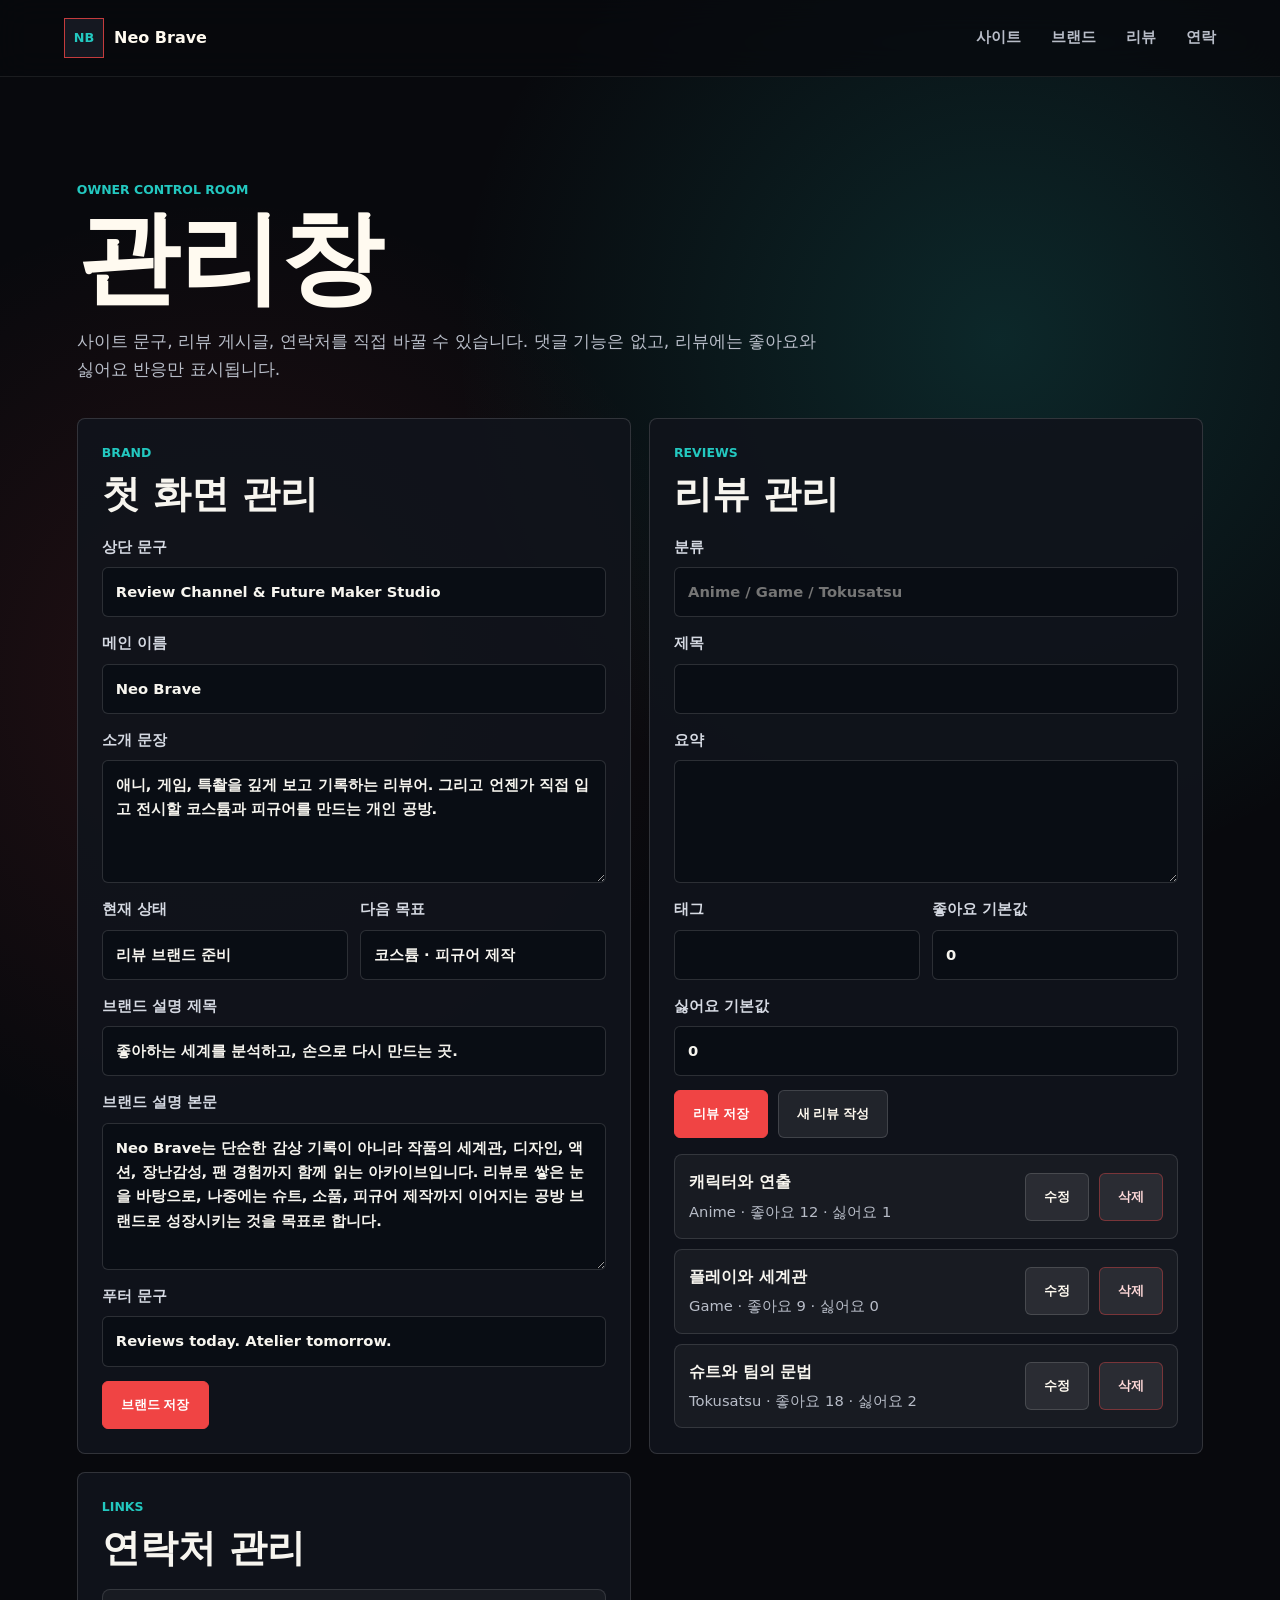
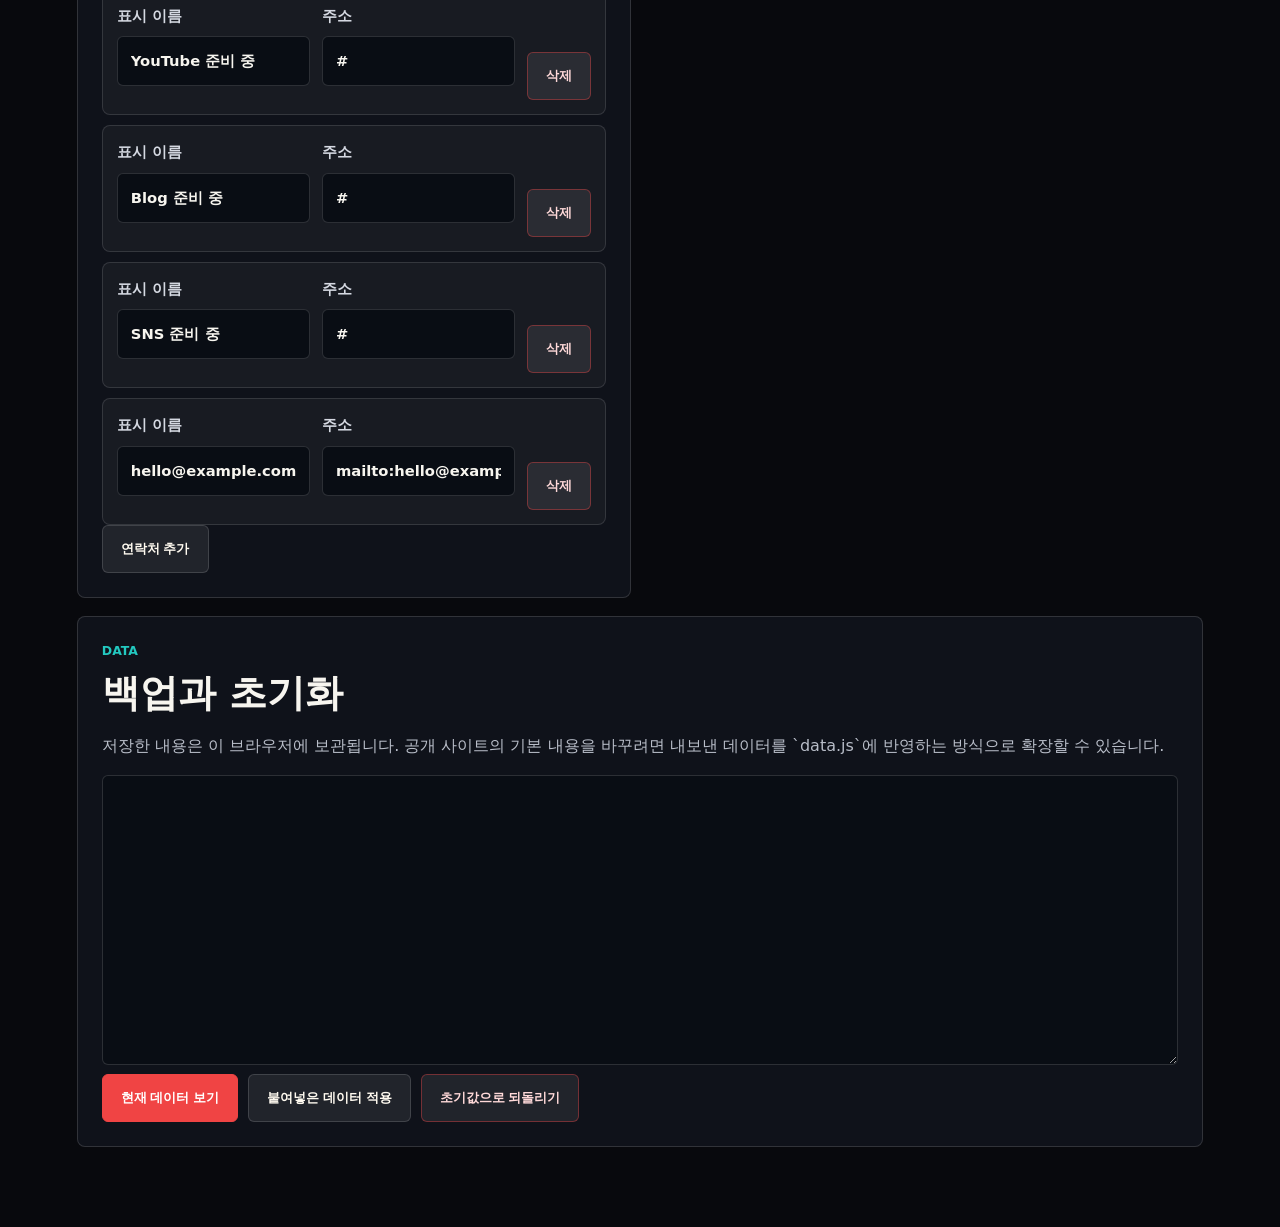
==== admin.html @ 8bb8a766 "Add files via upload" ====
<!doctype html>
<html lang="ko">
  <head>
    <meta charset="utf-8" />
    <meta name="viewport" content="width=device-width, initial-scale=1" />
    <title>Neo Brave 관리창</title>
    <link rel="stylesheet" href="styles.css" />
  </head>
  <body class="admin-page">
    <header class="site-header" aria-label="관리 메뉴">
      <a class="brand-mark" href="index.html" aria-label="Neo Brave 홈">
        <span class="brand-symbol">NB</span>
        <span>Neo Brave</span>
      </a>
      <nav class="nav-links" aria-label="관리 이동">
        <a href="index.html">사이트</a>
        <a href="#brand-admin">브랜드</a>
        <a href="#review-admin">리뷰</a>
        <a href="#contact-admin">연락</a>
      </nav>
    </header>

    <main class="admin-shell">
      <section class="admin-hero" aria-labelledby="admin-title">
        <p class="eyebrow">Owner Control Room</p>
        <h1 id="admin-title">관리창</h1>
        <p>
          사이트 문구, 리뷰 게시글, 연락처를 직접 바꿀 수 있습니다. 댓글 기능은 없고, 리뷰에는
          좋아요와 싫어요 반응만 표시됩니다.
        </p>
      </section>

      <section class="admin-grid" aria-label="관리 패널">
        <form class="admin-panel" id="brand-admin">
          <div class="admin-panel-heading">
            <p class="section-kicker">Brand</p>
            <h2>첫 화면 관리</h2>
          </div>
          <label>
            상단 문구
            <input name="eyebrow" type="text" />
          </label>
          <label>
            메인 이름
            <input name="heroTitle" type="text" />
          </label>
          <label>
            소개 문장
            <textarea name="heroCopy" rows="4"></textarea>
          </label>
          <div class="form-pair">
            <label>
              현재 상태
              <input name="nowStatus" type="text" />
            </label>
            <label>
              다음 목표
              <input name="nextStatus" type="text" />
            </label>
          </div>
          <label>
            브랜드 설명 제목
            <input name="introTitle" type="text" />
          </label>
          <label>
            브랜드 설명 본문
            <textarea name="introCopy" rows="5"></textarea>
          </label>
          <label>
            푸터 문구
            <input name="footerTagline" type="text" />
          </label>
          <button class="button primary" type="submit">브랜드 저장</button>
        </form>

        <section class="admin-panel" id="review-admin">
          <div class="admin-panel-heading">
            <p class="section-kicker">Reviews</p>
            <h2>리뷰 관리</h2>
          </div>
          <form class="review-editor" data-review-form>
            <input name="id" type="hidden" />
            <label>
              분류
              <input name="category" type="text" placeholder="Anime / Game / Tokusatsu" />
            </label>
            <label>
              제목
              <input name="title" type="text" />
            </label>
            <label>
              요약
              <textarea name="summary" rows="4"></textarea>
            </label>
            <div class="form-pair">
              <label>
                태그
                <input name="tag" type="text" />
              </label>
              <label>
                좋아요 기본값
                <input name="likes" type="number" min="0" />
              </label>
            </div>
            <label>
              싫어요 기본값
              <input name="dislikes" type="number" min="0" />
            </label>
            <div class="admin-actions">
              <button class="button primary" type="submit">리뷰 저장</button>
              <button class="button secondary" type="button" data-clear-review>새 리뷰 작성</button>
            </div>
          </form>
          <div class="admin-list" data-review-admin-list aria-live="polite"></div>
        </section>

        <section class="admin-panel" id="contact-admin">
          <div class="admin-panel-heading">
            <p class="section-kicker">Links</p>
            <h2>연락처 관리</h2>
          </div>
          <div class="admin-list" data-contact-admin-list></div>
          <button class="button secondary" type="button" data-add-contact>연락처 추가</button>
        </section>

        <section class="admin-panel wide">
          <div class="admin-panel-heading">
            <p class="section-kicker">Data</p>
            <h2>백업과 초기화</h2>
          </div>
          <p class="admin-help">
            저장한 내용은 이 브라우저에 보관됩니다. 공개 사이트의 기본 내용을 바꾸려면 내보낸 데이터를
            `data.js`에 반영하는 방식으로 확장할 수 있습니다.
          </p>
          <textarea data-data-box rows="10" spellcheck="false"></textarea>
          <div class="admin-actions">
            <button class="button primary" type="button" data-export-data>현재 데이터 보기</button>
            <button class="button secondary" type="button" data-import-data>붙여넣은 데이터 적용</button>
            <button class="button secondary danger" type="button" data-reset-data>초기값으로 되돌리기</button>
          </div>
        </section>
      </section>
    </main>

    <script src="data.js"></script>
    <script src="admin.js"></script>
  </body>
</html>
---- styles.css ----
:root {
  --bg: #08090d;
  --panel: #11141c;
  --panel-strong: #181d29;
  --text: #f7f5ef;
  --muted: #b8bdc8;
  --line: rgba(255, 255, 255, 0.14);
  --red: #f04444;
  --teal: #23c8c0;
  --gold: #e8b95a;
  --white-soft: #fffaf0;
  --max: 1160px;
}

* {
  box-sizing: border-box;
}

html {
  scroll-behavior: smooth;
}

body {
  margin: 0;
  min-width: 320px;
  background: var(--bg);
  color: var(--text);
  font-family: "Pretendard", "Noto Sans KR", "Segoe UI", system-ui, sans-serif;
  line-height: 1.65;
}

body::selection {
  background: var(--red);
  color: var(--white-soft);
}

a {
  color: inherit;
  text-decoration: none;
}

.site-header {
  position: fixed;
  inset: 0 0 auto;
  z-index: 10;
  display: flex;
  align-items: center;
  justify-content: space-between;
  gap: 24px;
  padding: 18px clamp(20px, 5vw, 64px);
  background: rgba(8, 9, 13, 0.72);
  border-bottom: 1px solid rgba(255, 255, 255, 0.08);
  backdrop-filter: blur(16px);
}

.brand-mark {
  display: inline-flex;
  align-items: center;
  gap: 10px;
  font-weight: 800;
  color: var(--white-soft);
}

.brand-symbol {
  display: inline-grid;
  width: 40px;
  height: 40px;
  place-items: center;
  border: 1px solid rgba(240, 68, 68, 0.8);
  background: #151821;
  color: var(--teal);
  font-size: 0.8rem;
}

.nav-links {
  display: flex;
  align-items: center;
  gap: clamp(12px, 3vw, 30px);
  color: var(--muted);
  font-size: 0.95rem;
  font-weight: 700;
}

.nav-links a {
  transition: color 160ms ease;
}

.nav-links a:hover {
  color: var(--teal);
}

.hero {
  position: relative;
  isolation: isolate;
  min-height: 82svh;
  display: grid;
  align-items: center;
  padding: 112px clamp(20px, 6vw, 78px) 72px;
  overflow: hidden;
}

.hero-image,
.hero-shade {
  position: absolute;
  inset: 0;
  width: 100%;
  height: 100%;
}

.hero-image {
  z-index: -3;
  object-fit: cover;
  object-position: center;
  transform: scale(1.04);
  animation: hero-drift 18s ease-in-out infinite alternate;
}

.hero-shade {
  z-index: -2;
  background:
    linear-gradient(90deg, rgba(8, 9, 13, 0.96) 0%, rgba(8, 9, 13, 0.72) 42%, rgba(8, 9, 13, 0.12) 100%),
    linear-gradient(180deg, rgba(8, 9, 13, 0.42) 0%, rgba(8, 9, 13, 0.08) 48%, #08090d 100%);
}

.hero-content {
  position: relative;
  width: min(660px, 100%);
  animation: rise-in 900ms ease both;
}

.motion-grid,
.signal-lines {
  position: absolute;
  inset: 0;
  z-index: -1;
  overflow: hidden;
  pointer-events: none;
}

.motion-grid span {
  position: absolute;
  width: 28vw;
  height: 28vw;
  min-width: 260px;
  min-height: 260px;
  border: 1px solid rgba(35, 200, 192, 0.18);
  transform: rotate(45deg);
  animation: float-panel 12s ease-in-out infinite;
}

.motion-grid span:nth-child(1) {
  right: 8%;
  top: 18%;
}

.motion-grid span:nth-child(2) {
  right: 28%;
  bottom: 6%;
  border-color: rgba(240, 68, 68, 0.16);
  animation-delay: -4s;
}

.motion-grid span:nth-child(3) {
  right: -8%;
  bottom: 20%;
  border-color: rgba(232, 185, 90, 0.16);
  animation-delay: -7s;
}

.signal-lines span {
  position: absolute;
  left: -20%;
  width: 44%;
  height: 2px;
  background: linear-gradient(90deg, transparent, rgba(35, 200, 192, 0.72), transparent);
  animation: signal-sweep 7s linear infinite;
}

.signal-lines span:nth-child(1) {
  top: 24%;
}

.signal-lines span:nth-child(2) {
  top: 58%;
  background: linear-gradient(90deg, transparent, rgba(240, 68, 68, 0.72), transparent);
  animation-delay: -2.2s;
}

.signal-lines span:nth-child(3) {
  top: 76%;
  background: linear-gradient(90deg, transparent, rgba(232, 185, 90, 0.68), transparent);
  animation-delay: -4.4s;
}

.eyebrow,
.section-kicker,
.card-label {
  margin: 0 0 12px;
  color: var(--teal);
  font-size: 0.78rem;
  font-weight: 800;
  text-transform: uppercase;
  letter-spacing: 0;
}

h1,
h2,
h3,
p {
  overflow-wrap: anywhere;
}

h1 {
  margin: 0;
  color: var(--white-soft);
  font-size: clamp(4.2rem, 12vw, 9.5rem);
  line-height: 0.88;
  letter-spacing: 0;
}

h2 {
  margin: 0;
  font-size: clamp(2rem, 4vw, 4.1rem);
  line-height: 1.05;
  letter-spacing: 0;
}

h3 {
  margin: 0 0 12px;
  color: var(--white-soft);
  font-size: 1.2rem;
  line-height: 1.3;
}

.hero-copy {
  max-width: 620px;
  margin: 30px 0 0;
  color: #d8dde7;
  font-size: clamp(1.05rem, 2vw, 1.28rem);
}

.hero-actions {
  display: flex;
  flex-wrap: wrap;
  gap: 12px;
  margin-top: 34px;
}

.button {
  display: inline-flex;
  min-height: 48px;
  align-items: center;
  justify-content: center;
  padding: 12px 18px;
  border: 1px solid var(--line);
  border-radius: 6px;
  font-weight: 800;
  transition:
    transform 160ms ease,
    border-color 160ms ease,
    background 160ms ease;
}

.button:hover {
  transform: translateY(-2px);
}

.button.primary {
  background: var(--red);
  border-color: var(--red);
  color: #fff;
}

.button.secondary {
  background: rgba(255, 255, 255, 0.08);
  color: var(--white-soft);
}

.hero-status {
  position: absolute;
  right: clamp(20px, 5vw, 72px);
  bottom: 30px;
  display: grid;
  grid-template-columns: auto auto;
  gap: 4px 14px;
  width: min(360px, calc(100% - 40px));
  padding: 16px 18px;
  border: 1px solid rgba(255, 255, 255, 0.16);
  background: rgba(8, 9, 13, 0.72);
  backdrop-filter: blur(16px);
}

.hero-status span {
  color: var(--gold);
  font-size: 0.78rem;
  font-weight: 800;
  text-transform: uppercase;
}

.hero-status strong {
  color: var(--white-soft);
  font-size: 0.95rem;
}

.intro-section,
.content-section,
.atelier-section,
.contact-section {
  padding: clamp(64px, 10vw, 120px) clamp(20px, 6vw, 78px);
}

.intro-section {
  background: #0c1016;
  border-top: 1px solid var(--line);
  border-bottom: 1px solid var(--line);
}

.content-section {
  background: var(--bg);
}

.atelier-section {
  background: #10141d;
  border-block: 1px solid var(--line);
}

.contact-section {
  background: #f2efe5;
  color: #10141d;
}

.section-inner {
  width: min(var(--max), 100%);
  margin: 0 auto;
}

.split {
  display: grid;
  grid-template-columns: minmax(0, 0.9fr) minmax(320px, 1.1fr);
  gap: clamp(32px, 7vw, 92px);
  align-items: start;
}

.split > p,
.contact-layout p {
  margin: 0;
  color: var(--muted);
  font-size: 1.05rem;
}

.intro-section .split > p,
.atelier-section .timeline p {
  color: #c5cad4;
}

.section-heading {
  max-width: 720px;
  margin-bottom: 34px;
}

.section-note {
  margin: 16px 0 0;
  color: var(--muted);
  font-size: 1.05rem;
}

.card-grid {
  display: grid;
  gap: 16px;
}

.card-grid.three {
  grid-template-columns: repeat(3, minmax(0, 1fr));
}

.card-grid.four {
  grid-template-columns: repeat(4, minmax(0, 1fr));
}

.feature-card,
.mini-card,
.timeline-item {
  border: 1px solid var(--line);
  border-radius: 8px;
  background: var(--panel);
}

.feature-card {
  min-height: 260px;
  padding: 26px;
  display: flex;
  flex-direction: column;
  justify-content: flex-end;
}

.feature-card p,
.mini-card p {
  margin: 0;
  color: var(--muted);
}

.feature-card:nth-child(2) {
  background: #141a22;
  border-color: rgba(35, 200, 192, 0.34);
}

.feature-card:nth-child(3) {
  background: #18151a;
  border-color: rgba(240, 68, 68, 0.34);
}

.review-board {
  display: grid;
  grid-template-columns: repeat(3, minmax(0, 1fr));
  gap: 16px;
}

.review-card {
  min-height: 300px;
  display: flex;
  flex-direction: column;
  justify-content: space-between;
  padding: 26px;
  border: 1px solid var(--line);
  border-radius: 8px;
  background:
    linear-gradient(145deg, rgba(35, 200, 192, 0.12), transparent 42%),
    #11141c;
  box-shadow: 0 24px 70px rgba(0, 0, 0, 0.18);
}

.review-card.reveal-card {
  opacity: 0;
  transform: translateY(22px);
  transition:
    opacity 500ms ease,
    transform 500ms ease,
    border-color 180ms ease;
}

.review-card.reveal-card.is-visible {
  opacity: 1;
  transform: translateY(0);
}

.review-card:hover {
  border-color: rgba(35, 200, 192, 0.44);
}

.review-card-top {
  display: flex;
  align-items: center;
  justify-content: space-between;
  gap: 12px;
  margin-bottom: 28px;
}

.review-tag {
  display: inline-flex;
  min-height: 28px;
  align-items: center;
  padding: 4px 10px;
  border: 1px solid rgba(255, 255, 255, 0.12);
  border-radius: 999px;
  color: #d6dbe5;
  font-size: 0.78rem;
  font-weight: 800;
  white-space: nowrap;
}

.review-card p {
  margin: 0 0 24px;
  color: var(--muted);
}

.reaction-row {
  display: grid;
  grid-template-columns: repeat(2, minmax(0, 1fr));
  gap: 10px;
  margin-top: auto;
}

.reaction-button {
  display: flex;
  min-height: 48px;
  align-items: center;
  justify-content: space-between;
  gap: 8px;
  padding: 10px 13px;
  border: 1px solid rgba(35, 200, 192, 0.36);
  border-radius: 6px;
  background: rgba(35, 200, 192, 0.08);
  color: var(--white-soft);
  font: inherit;
  font-weight: 800;
  cursor: pointer;
  transition:
    transform 150ms ease,
    background 150ms ease,
    border-color 150ms ease;
}

.reaction-button:hover,
.reaction-button.is-active {
  transform: translateY(-2px);
  border-color: var(--teal);
  background: rgba(35, 200, 192, 0.18);
}

.reaction-button.dislike {
  border-color: rgba(240, 68, 68, 0.34);
  background: rgba(240, 68, 68, 0.08);
}

.reaction-button.dislike:hover,
.reaction-button.dislike.is-active {
  border-color: var(--red);
  background: rgba(240, 68, 68, 0.16);
}

.reaction-button strong {
  color: var(--gold);
}

.timeline {
  display: grid;
  gap: 14px;
}

.timeline-item {
  padding: 24px;
  background: var(--panel-strong);
}

.timeline-item span {
  display: inline-block;
  margin-bottom: 14px;
  color: var(--gold);
  font-weight: 900;
}

.timeline-item p {
  margin: 0;
}

.mini-card {
  min-height: 190px;
  padding: 22px;
  background: #11151f;
}

.contact-layout {
  display: grid;
  grid-template-columns: minmax(0, 1.1fr) minmax(320px, 0.9fr);
  gap: clamp(32px, 8vw, 94px);
  align-items: end;
}

.contact-section .section-kicker {
  color: #b52525;
}

.contact-section h2 {
  color: #10141d;
}

.contact-layout p {
  margin-top: 18px;
  color: #4f5864;
}

.contact-links {
  display: grid;
  gap: 10px;
}

.contact-links a {
  display: flex;
  min-height: 54px;
  align-items: center;
  justify-content: space-between;
  padding: 14px 18px;
  border: 1px solid rgba(16, 20, 29, 0.18);
  border-radius: 8px;
  background: #fffaf0;
  color: #11141c;
  font-weight: 800;
}

.contact-links a::after {
  content: ">";
  color: var(--red);
}

.site-footer {
  display: flex;
  flex-wrap: wrap;
  justify-content: space-between;
  gap: 12px;
  padding: 26px clamp(20px, 6vw, 78px);
  background: #08090d;
  color: #9ca3af;
  border-top: 1px solid var(--line);
  font-size: 0.95rem;
}

.site-footer span:first-child {
  color: var(--white-soft);
  font-weight: 900;
}

.admin-page {
  background:
    radial-gradient(circle at 78% 12%, rgba(35, 200, 192, 0.16), transparent 34rem),
    radial-gradient(circle at 18% 24%, rgba(240, 68, 68, 0.12), transparent 30rem),
    var(--bg);
}

.admin-shell {
  padding: 128px clamp(20px, 6vw, 78px) 80px;
}

.admin-hero,
.admin-grid {
  width: min(var(--max), 100%);
  margin: 0 auto;
}

.admin-hero {
  padding: 52px 0 34px;
}

.admin-hero h1 {
  font-size: clamp(3.2rem, 8vw, 6.4rem);
}

.admin-hero p:not(.eyebrow) {
  max-width: 760px;
  margin: 24px 0 0;
  color: var(--muted);
  font-size: 1.08rem;
}

.admin-grid {
  display: grid;
  grid-template-columns: minmax(0, 1fr) minmax(0, 1fr);
  gap: 18px;
}

.admin-panel {
  padding: 24px;
  border: 1px solid var(--line);
  border-radius: 8px;
  background: rgba(17, 20, 28, 0.92);
}

.admin-panel.wide {
  grid-column: 1 / -1;
}

.admin-panel-heading {
  margin-bottom: 20px;
}

.admin-panel h2 {
  font-size: clamp(1.5rem, 3vw, 2.35rem);
}

.admin-panel label {
  display: grid;
  gap: 8px;
  margin-bottom: 14px;
  color: #d5d9e2;
  font-size: 0.92rem;
  font-weight: 800;
}

.admin-panel input,
.admin-panel textarea {
  width: 100%;
  border: 1px solid rgba(255, 255, 255, 0.14);
  border-radius: 6px;
  background: #090d14;
  color: var(--text);
  font: inherit;
  padding: 12px 13px;
}

.admin-panel textarea {
  resize: vertical;
}

.form-pair {
  display: grid;
  grid-template-columns: repeat(2, minmax(0, 1fr));
  gap: 12px;
}

.admin-actions {
  display: flex;
  flex-wrap: wrap;
  gap: 10px;
}

.admin-actions.compact {
  justify-content: flex-end;
}

.admin-list {
  display: grid;
  gap: 10px;
  margin-top: 16px;
}

.admin-list-item,
.contact-editor {
  display: grid;
  gap: 12px;
  padding: 14px;
  border: 1px solid rgba(255, 255, 255, 0.12);
  border-radius: 8px;
  background: rgba(255, 255, 255, 0.04);
}

.admin-list-item {
  grid-template-columns: minmax(0, 1fr) auto;
  align-items: center;
}

.admin-list-item strong,
.admin-list-item span {
  display: block;
}

.admin-list-item span {
  margin-top: 4px;
  color: var(--muted);
  font-size: 0.92rem;
}

.contact-editor {
  grid-template-columns: minmax(0, 1fr) minmax(0, 1fr) auto;
  align-items: end;
}

.admin-help {
  margin: 0 0 16px;
  color: var(--muted);
}

.button.danger,
.button.secondary.danger {
  border-color: rgba(240, 68, 68, 0.4);
  color: #ffd9d9;
}

@keyframes hero-drift {
  from {
    transform: scale(1.04) translate3d(0, 0, 0);
  }

  to {
    transform: scale(1.1) translate3d(1.5%, -1.2%, 0);
  }
}

@keyframes float-panel {
  0%,
  100% {
    transform: translate3d(0, 0, 0) rotate(45deg);
  }

  50% {
    transform: translate3d(18px, -22px, 0) rotate(48deg);
  }
}

@keyframes signal-sweep {
  from {
    transform: translateX(0);
  }

  to {
    transform: translateX(330%);
  }
}

@keyframes rise-in {
  from {
    opacity: 0;
    transform: translateY(18px);
  }

  to {
    opacity: 1;
    transform: translateY(0);
  }
}

@media (max-width: 900px) {
  .site-header {
    position: absolute;
    align-items: flex-start;
    flex-direction: column;
    gap: 14px;
  }

  .nav-links {
    width: 100%;
    justify-content: space-between;
  }

  .hero {
    min-height: 78svh;
    padding-top: 154px;
  }

  .hero-shade {
    background:
      linear-gradient(90deg, rgba(8, 9, 13, 0.96) 0%, rgba(8, 9, 13, 0.68) 64%, rgba(8, 9, 13, 0.18) 100%),
      linear-gradient(180deg, rgba(8, 9, 13, 0.4) 0%, #08090d 100%);
  }

  .split,
  .contact-layout {
    grid-template-columns: 1fr;
  }

  .card-grid.three,
  .card-grid.four,
  .review-board {
    grid-template-columns: repeat(2, minmax(0, 1fr));
  }

  .hero-status {
    position: static;
    margin-top: 34px;
  }

  .admin-shell {
    padding-top: 168px;
  }

  .admin-grid {
    grid-template-columns: 1fr;
  }

  .contact-editor,
  .admin-list-item {
    grid-template-columns: 1fr;
  }
}

@media (max-width: 620px) {
  .brand-symbol {
    width: 36px;
    height: 36px;
  }

  .nav-links {
    gap: 8px;
    font-size: 0.86rem;
  }

  .hero {
    min-height: auto;
    padding-bottom: 56px;
  }

  h1 {
    font-size: 4.4rem;
  }

  h2 {
    font-size: 2rem;
  }

  .hero-actions,
  .button {
    width: 100%;
  }

  .card-grid.three,
  .card-grid.four,
  .review-board {
    grid-template-columns: 1fr;
  }

  .feature-card,
  .mini-card,
  .timeline-item {
    min-height: auto;
    padding: 22px;
  }

  .contact-links a {
    align-items: flex-start;
    gap: 12px;
  }

  .review-card-top,
  .reaction-row,
  .form-pair {
    grid-template-columns: 1fr;
  }

  .review-card-top {
    align-items: flex-start;
    flex-direction: column;
  }
}

@media (prefers-reduced-motion: reduce) {
  *,
  *::before,
  *::after {
    scroll-behavior: auto !important;
    animation-duration: 1ms !important;
    animation-iteration-count: 1 !important;
    transition-duration: 1ms !important;
  }
}
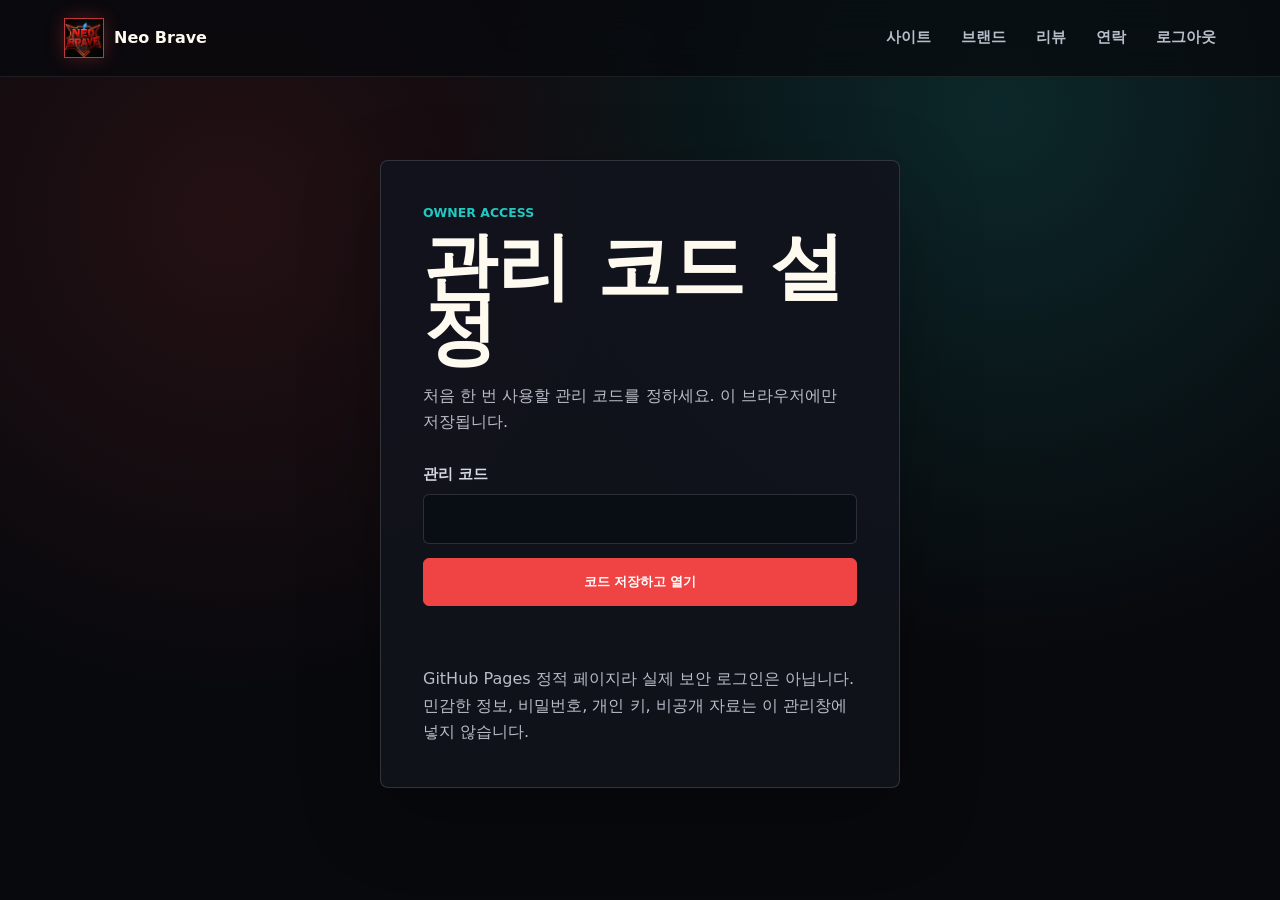
==== commit f0260828: "Add files via upload" ====
--- a/admin.html
+++ b/admin.html
@@ -6,21 +6,42 @@
     <title>Neo Brave 관리창</title>
     <link rel="stylesheet" href="styles.css" />
   </head>
-  <body class="admin-page">
+  <body class="admin-page admin-locked">
     <header class="site-header" aria-label="관리 메뉴">
       <a class="brand-mark" href="index.html" aria-label="Neo Brave 홈">
         <span class="brand-symbol">NB</span>
         <span>Neo Brave</span>
       </a>
-      <nav class="nav-links" aria-label="관리 이동">
+      <nav class="nav-links" aria-label="관리 이동" data-admin-nav hidden>
         <a href="index.html">사이트</a>
         <a href="#brand-admin">브랜드</a>
         <a href="#review-admin">리뷰</a>
         <a href="#contact-admin">연락</a>
+        <button class="nav-button" type="button" data-admin-logout>로그아웃</button>
       </nav>
     </header>
 
-    <main class="admin-shell">
+    <main class="admin-login-shell" data-admin-login>
+      <section class="admin-login-card" aria-labelledby="admin-auth-title">
+        <p class="eyebrow">Owner Access</p>
+        <h1 id="admin-auth-title" data-admin-auth-title>관리 로그인</h1>
+        <p data-admin-auth-copy>관리 코드를 입력하면 관리창이 열립니다.</p>
+        <form data-admin-auth-form>
+          <label>
+            관리 코드
+            <input name="passcode" type="password" autocomplete="current-password" required />
+          </label>
+          <button class="button primary" type="submit" data-admin-auth-button>관리창 열기</button>
+        </form>
+        <p class="admin-auth-status" data-admin-auth-status aria-live="polite"></p>
+        <p class="admin-help">
+          GitHub Pages 정적 페이지라 실제 보안 로그인은 아닙니다. 민감한 정보, 비밀번호, 개인 키,
+          비공개 자료는 이 관리창에 넣지 않습니다.
+        </p>
+      </section>
+    </main>
+
+    <main class="admin-shell" data-admin-content hidden>
       <section class="admin-hero" aria-labelledby="admin-title">
         <p class="eyebrow">Owner Control Room</p>
         <h1 id="admin-title">관리창</h1>
--- a/styles.css
+++ b/styles.css
@@ -10,6 +10,8 @@
   --gold: #e8b95a;
   --white-soft: #fffaf0;
   --max: 1160px;
+  --brand-logo-image: url("assets/neo-brave-logo-animated.png"), url("assets/neo-brave-logo.svg");
+  --hero-workshop-image: url("assets/neo-brave-workshop-final.png");
 }
 
 * {
@@ -62,14 +64,30 @@
 }
 
 .brand-symbol {
+  position: relative;
+  overflow: hidden;
   display: inline-grid;
   width: 40px;
   height: 40px;
   place-items: center;
   border: 1px solid rgba(240, 68, 68, 0.8);
   background: #151821;
-  color: var(--teal);
-  font-size: 0.8rem;
+  color: transparent;
+  font-size: 0;
+  background-image: var(--brand-logo-image, none);
+  background-size: cover, cover;
+  background-position: center;
+  box-shadow: 0 0 18px rgba(240, 68, 68, 0.28);
+}
+
+.brand-symbol::after {
+  content: "";
+  position: absolute;
+  inset: -30%;
+  background: linear-gradient(110deg, transparent 35%, rgba(255, 244, 204, 0.9) 48%, rgba(70, 214, 255, 0.55) 53%, transparent 66%);
+  mix-blend-mode: screen;
+  transform: translateX(-88%) rotate(8deg);
+  animation: mark-shine 3.6s ease-in-out infinite;
 }
 
 .nav-links {
@@ -89,6 +107,20 @@
   color: var(--teal);
 }
 
+.nav-button {
+  padding: 0;
+  border: 0;
+  background: transparent;
+  color: inherit;
+  font: inherit;
+  font-weight: 700;
+  cursor: pointer;
+}
+
+.nav-button:hover {
+  color: var(--teal);
+}
+
 .hero {
   position: relative;
   isolation: isolate;
@@ -97,6 +129,28 @@
   align-items: center;
   padding: 112px clamp(20px, 6vw, 78px) 72px;
   overflow: hidden;
+  background-image: var(--hero-workshop-image);
+  background-size: cover;
+  background-position: center right;
+}
+
+.hero::before {
+  content: "";
+  position: absolute;
+  left: clamp(300px, 32vw, 660px);
+  top: clamp(84px, 10vh, 130px);
+  z-index: -1;
+  width: clamp(210px, 19vw, 360px);
+  height: clamp(130px, 13vw, 250px);
+  pointer-events: none;
+  background:
+    linear-gradient(112deg, transparent 26%, rgba(255, 238, 192, 0) 40%, rgba(255, 238, 192, 0.72) 49%, rgba(69, 215, 255, 0.48) 55%, transparent 68%),
+    radial-gradient(circle at 52% 28%, rgba(53, 208, 255, 0.36), transparent 40%);
+  filter: blur(9px);
+  mix-blend-mode: screen;
+  opacity: 0;
+  transform: translateX(-38%) skewX(-14deg);
+  animation: embedded-logo-shine 4.4s ease-in-out infinite;
 }
 
 .hero-image,
@@ -110,15 +164,15 @@
 .hero-image {
   z-index: -3;
   object-fit: cover;
-  object-position: center;
-  transform: scale(1.04);
-  animation: hero-drift 18s ease-in-out infinite alternate;
+  object-position: center right;
+  transform: scale(1.02);
+  animation: hero-drift 22s ease-in-out infinite alternate;
 }
 
 .hero-shade {
   z-index: -2;
   background:
-    linear-gradient(90deg, rgba(8, 9, 13, 0.96) 0%, rgba(8, 9, 13, 0.72) 42%, rgba(8, 9, 13, 0.12) 100%),
+    linear-gradient(90deg, rgba(8, 9, 13, 0.96) 0%, rgba(8, 9, 13, 0.7) 38%, rgba(8, 9, 13, 0.22) 68%, rgba(8, 9, 13, 0.1) 100%),
     linear-gradient(180deg, rgba(8, 9, 13, 0.42) 0%, rgba(8, 9, 13, 0.08) 48%, #08090d 100%);
 }
 
@@ -620,6 +674,65 @@
   padding: 128px clamp(20px, 6vw, 78px) 80px;
 }
 
+.admin-login-shell {
+  min-height: 100svh;
+  display: grid;
+  align-items: center;
+  padding: 128px clamp(20px, 6vw, 78px) 80px;
+}
+
+.admin-login-card {
+  width: min(520px, 100%);
+  margin: 0 auto;
+  padding: clamp(24px, 5vw, 42px);
+  border: 1px solid var(--line);
+  border-radius: 8px;
+  background: rgba(17, 20, 28, 0.94);
+  box-shadow: 0 26px 80px rgba(0, 0, 0, 0.28);
+}
+
+.admin-login-card h1 {
+  font-size: clamp(2.6rem, 7vw, 4.6rem);
+}
+
+.admin-login-card p:not(.eyebrow) {
+  margin: 18px 0 0;
+  color: var(--muted);
+}
+
+.admin-login-card form {
+  display: grid;
+  gap: 14px;
+  margin-top: 26px;
+}
+
+.admin-login-card label {
+  display: grid;
+  gap: 8px;
+  color: #d5d9e2;
+  font-size: 0.92rem;
+  font-weight: 800;
+}
+
+.admin-login-card input {
+  width: 100%;
+  border: 1px solid rgba(255, 255, 255, 0.14);
+  border-radius: 6px;
+  background: #090d14;
+  color: var(--text);
+  font: inherit;
+  padding: 12px 13px;
+}
+
+.admin-auth-status {
+  min-height: 1.5em;
+  font-weight: 800;
+}
+
+.admin-auth-status.is-error {
+  color: #ffb6b6;
+}
+
 .admin-hero,
 .admin-grid {
   width: min(var(--max), 100%);
@@ -785,6 +898,42 @@
   }
 }
 
+@keyframes mark-shine {
+  0%,
+  45% {
+    opacity: 0;
+    transform: translateX(-88%) rotate(8deg);
+  }
+
+  58% {
+    opacity: 0.9;
+  }
+
+  78%,
+  100% {
+    opacity: 0;
+    transform: translateX(88%) rotate(8deg);
+  }
+}
+
+@keyframes embedded-logo-shine {
+  0%,
+  34% {
+    opacity: 0;
+    transform: translateX(-42%) skewX(-14deg);
+  }
+
+  48% {
+    opacity: 0.78;
+  }
+
+  64%,
+  100% {
+    opacity: 0;
+    transform: translateX(34%) skewX(-14deg);
+  }
+}
+
 @keyframes rise-in {
   from {
     opacity: 0;
@@ -794,6 +943,96 @@
   to {
     opacity: 1;
     transform: translateY(0);
+  }
+}
+
+@keyframes logo-float {
+  0%,
+  100% {
+    transform: translate3d(0, 0, 0) rotate(-1deg);
+  }
+
+  50% {
+    transform: translate3d(0, -12px, 0) rotate(1.4deg);
+  }
+}
+
+@keyframes logo-breathe {
+  0%,
+  100% {
+    filter: drop-shadow(0 0 8px rgba(240, 68, 68, 0.35));
+  }
+
+  50% {
+    filter: drop-shadow(0 0 22px rgba(240, 68, 68, 0.68)) drop-shadow(0 0 18px rgba(35, 200, 192, 0.22));
+  }
+}
+
+@keyframes lightning-flicker {
+  0%,
+  58%,
+  64%,
+  67%,
+  100% {
+    opacity: 0;
+    transform: translate3d(0, 0, 0) scaleY(0.96);
+  }
+
+  59% {
+    opacity: 0.95;
+    transform: translate3d(-2px, -2px, 0) scaleY(1.08);
+  }
+
+  61% {
+    opacity: 0.25;
+    transform: translate3d(2px, 1px, 0) scaleY(0.92);
+  }
+
+  63%,
+  66% {
+    opacity: 1;
+    transform: translate3d(0, -1px, 0) scaleY(1.12);
+  }
+}
+
+@keyframes logo-light-burst {
+  0%,
+  58%,
+  64%,
+  67%,
+  100% {
+    opacity: 0;
+  }
+
+  59% {
+    opacity: 0.62;
+  }
+
+  61% {
+    opacity: 0.16;
+  }
+
+  63%,
+  66% {
+    opacity: 0.74;
+  }
+}
+
+@keyframes logo-shine {
+  0%,
+  42% {
+    transform: translateX(-90%) rotate(8deg);
+    opacity: 0;
+  }
+
+  52% {
+    opacity: 0.75;
+  }
+
+  68%,
+  100% {
+    transform: translateX(95%) rotate(8deg);
+    opacity: 0;
   }
 }
 
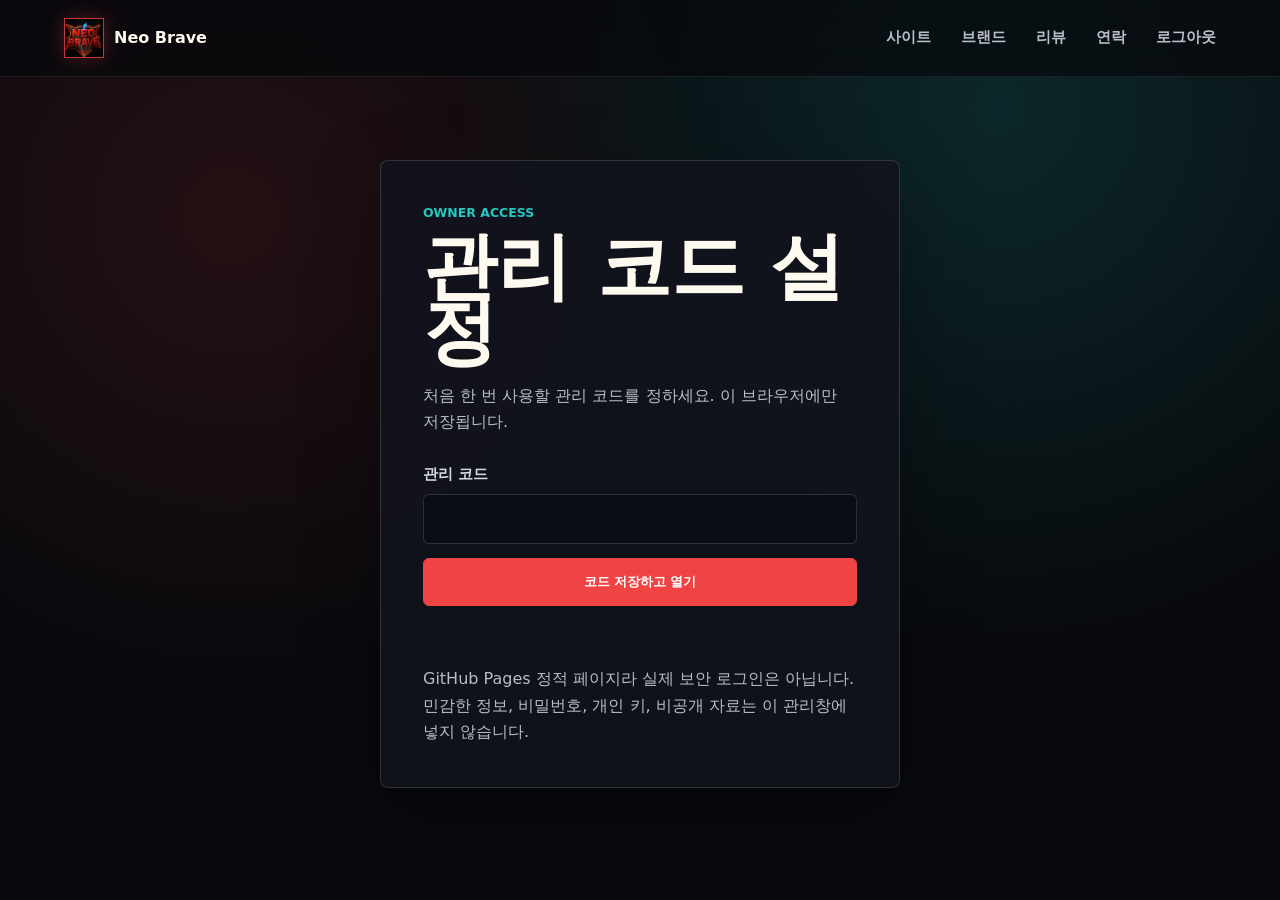
==== commit 2adc74ca: "Add files via upload" ====
--- a/admin.html
+++ b/admin.html
@@ -34,6 +34,9 @@
           <button class="button primary" type="submit" data-admin-auth-button>관리창 열기</button>
         </form>
         <p class="admin-auth-status" data-admin-auth-status aria-live="polite"></p>
+        <button class="admin-reset-code" type="button" data-admin-reset-code hidden>
+          관리 코드 다시 설정
+        </button>
         <p class="admin-help">
           GitHub Pages 정적 페이지라 실제 보안 로그인은 아닙니다. 민감한 정보, 비밀번호, 개인 키,
           비공개 자료는 이 관리창에 넣지 않습니다.
--- a/styles.css
+++ b/styles.css
@@ -733,6 +733,21 @@
   color: #ffb6b6;
 }
 
+.admin-reset-code {
+  margin-top: 10px;
+  padding: 0;
+  border: 0;
+  background: transparent;
+  color: var(--gold);
+  font: inherit;
+  font-weight: 800;
+  cursor: pointer;
+}
+
+.admin-reset-code:hover {
+  color: var(--teal);
+}
+
 .admin-hero,
 .admin-grid {
   width: min(var(--max), 100%);
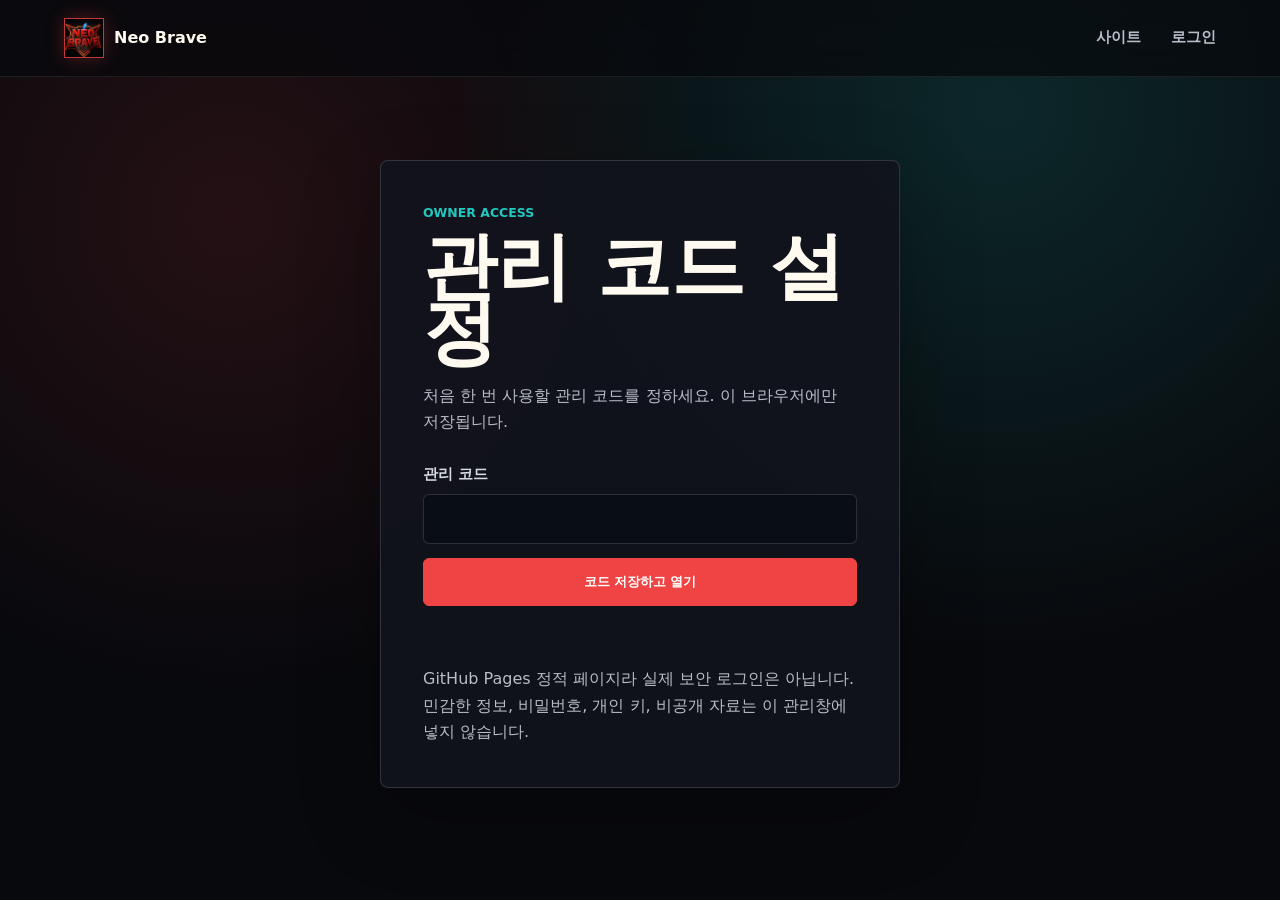
==== commit b4353ce3: "Add files via upload" ====
--- a/admin.html
+++ b/admin.html
@@ -12,12 +12,12 @@
         <span class="brand-symbol">NB</span>
         <span>Neo Brave</span>
       </a>
-      <nav class="nav-links" aria-label="관리 이동" data-admin-nav hidden>
+      <nav class="nav-links" aria-label="관리 이동" data-admin-nav>
         <a href="index.html">사이트</a>
-        <a href="#brand-admin">브랜드</a>
-        <a href="#review-admin">리뷰</a>
-        <a href="#contact-admin">연락</a>
-        <button class="nav-button" type="button" data-admin-logout>로그아웃</button>
+        <a href="#brand-admin" data-admin-private hidden>브랜드</a>
+        <a href="#review-admin" data-admin-private hidden>리뷰</a>
+        <a href="#contact-admin" data-admin-private hidden>연락</a>
+        <button class="nav-button" type="button" data-admin-auth-toggle>로그인</button>
       </nav>
     </header>
 
--- a/styles.css
+++ b/styles.css
@@ -11,11 +11,15 @@
   --white-soft: #fffaf0;
   --max: 1160px;
   --brand-logo-image: url("assets/neo-brave-logo-animated.png"), url("assets/neo-brave-logo.svg");
-  --hero-workshop-image: url("assets/neo-brave-workshop-final.png");
+  --hero-workshop-image: url("assets/neo-brave-workshop-clean.png");
 }
 
 * {
   box-sizing: border-box;
+}
+
+[hidden] {
+  display: none !important;
 }
 
 html {
